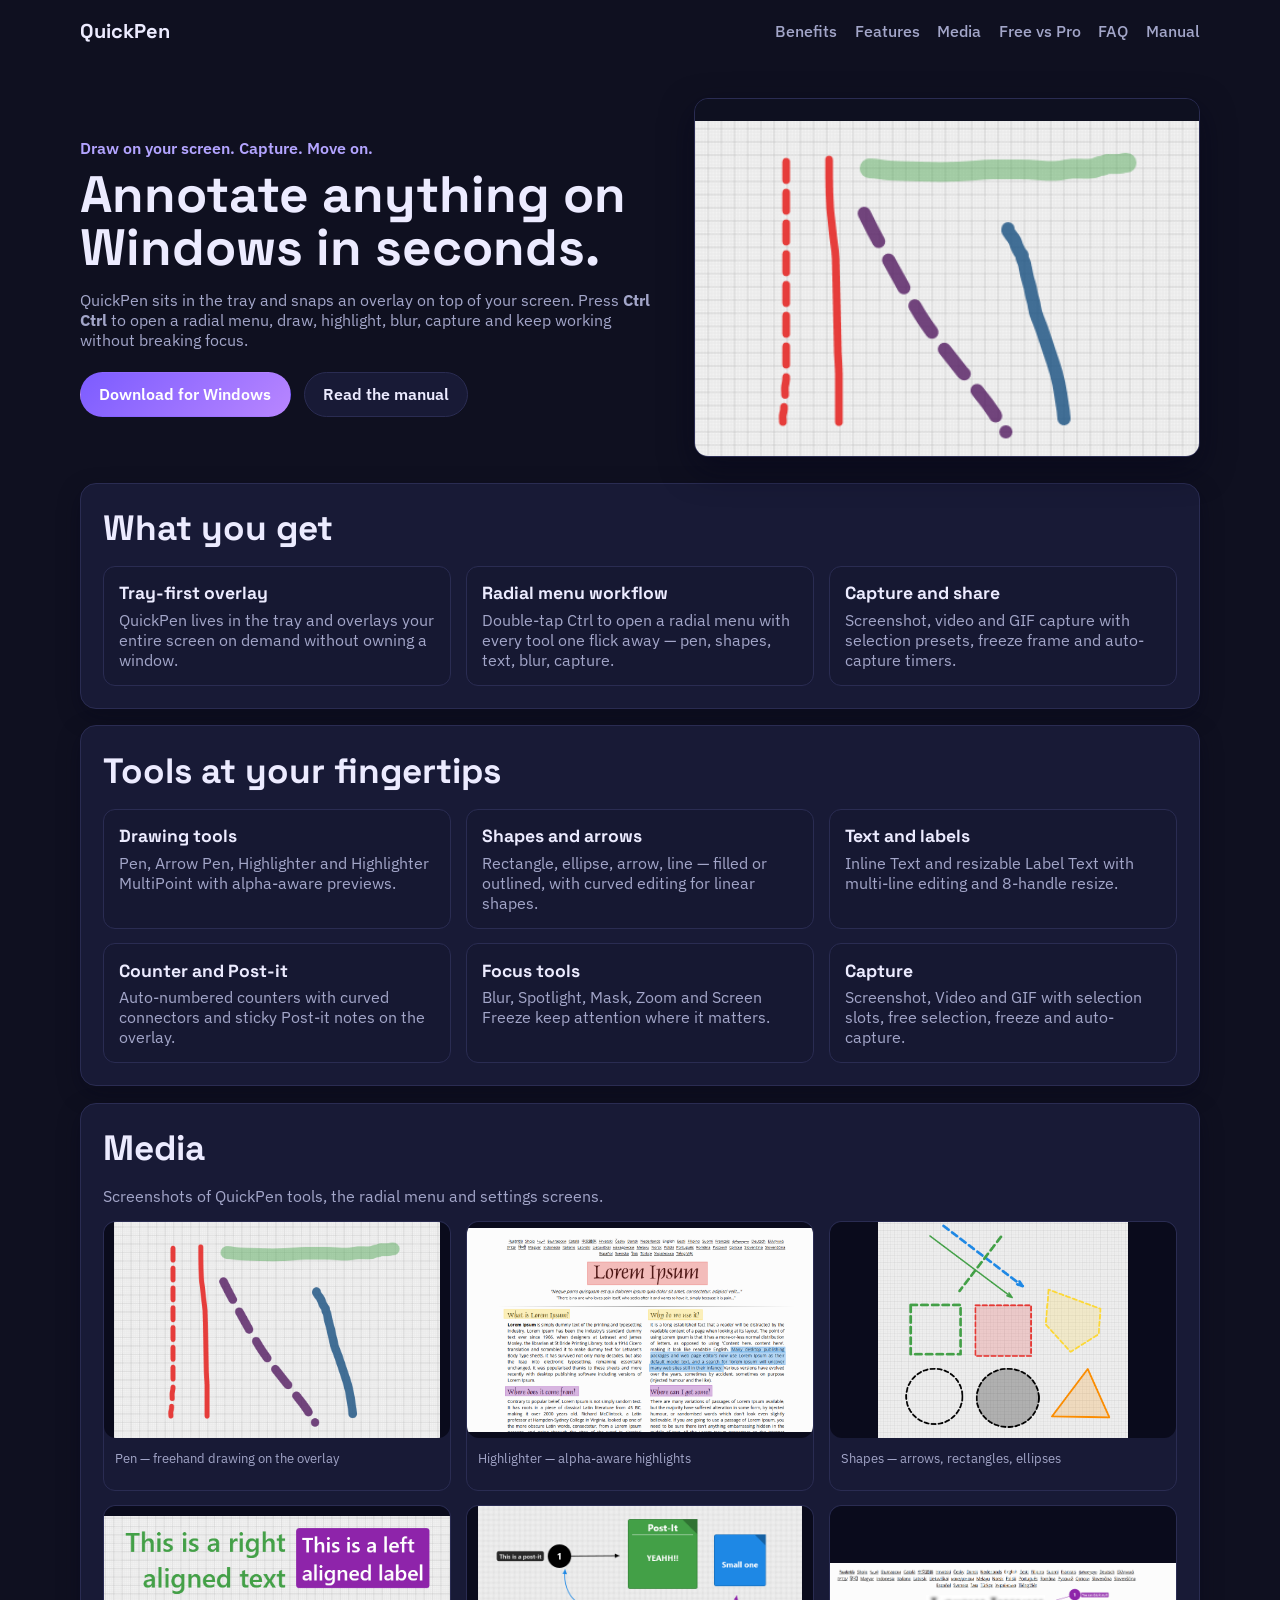
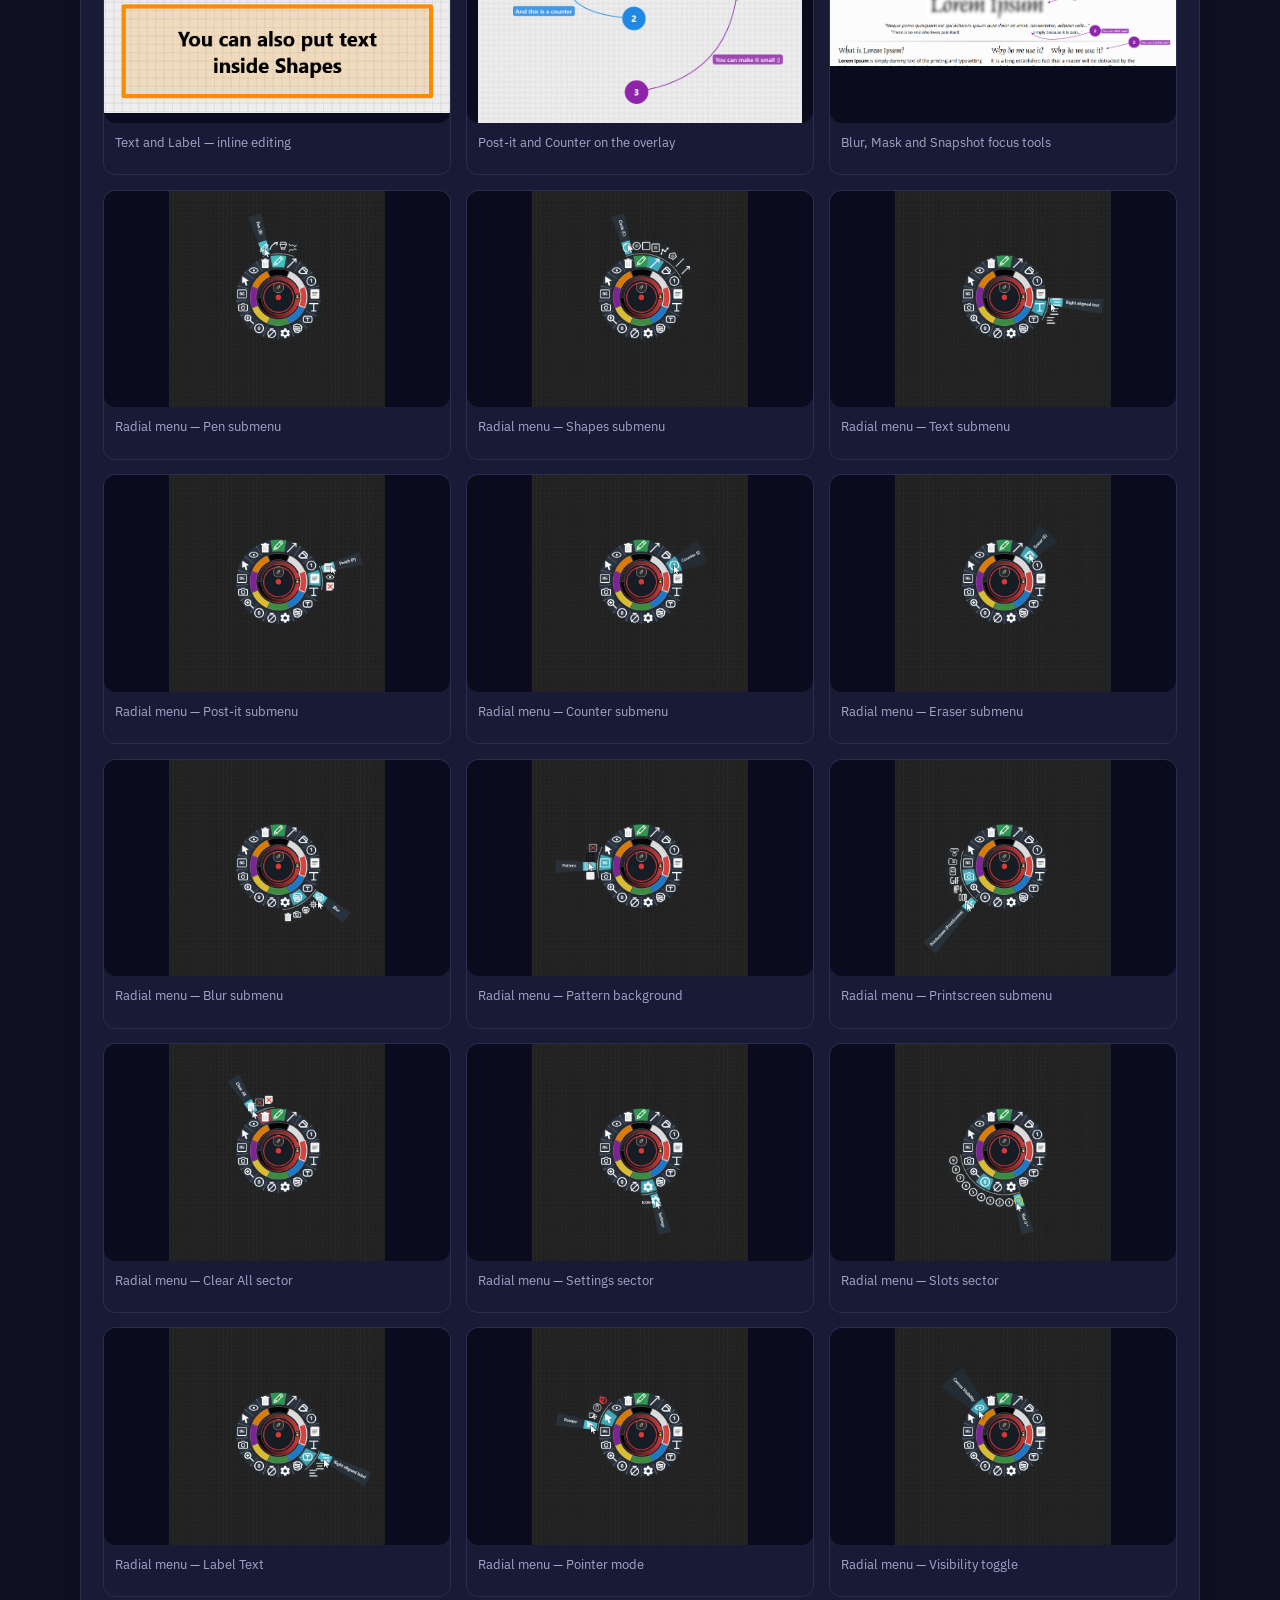
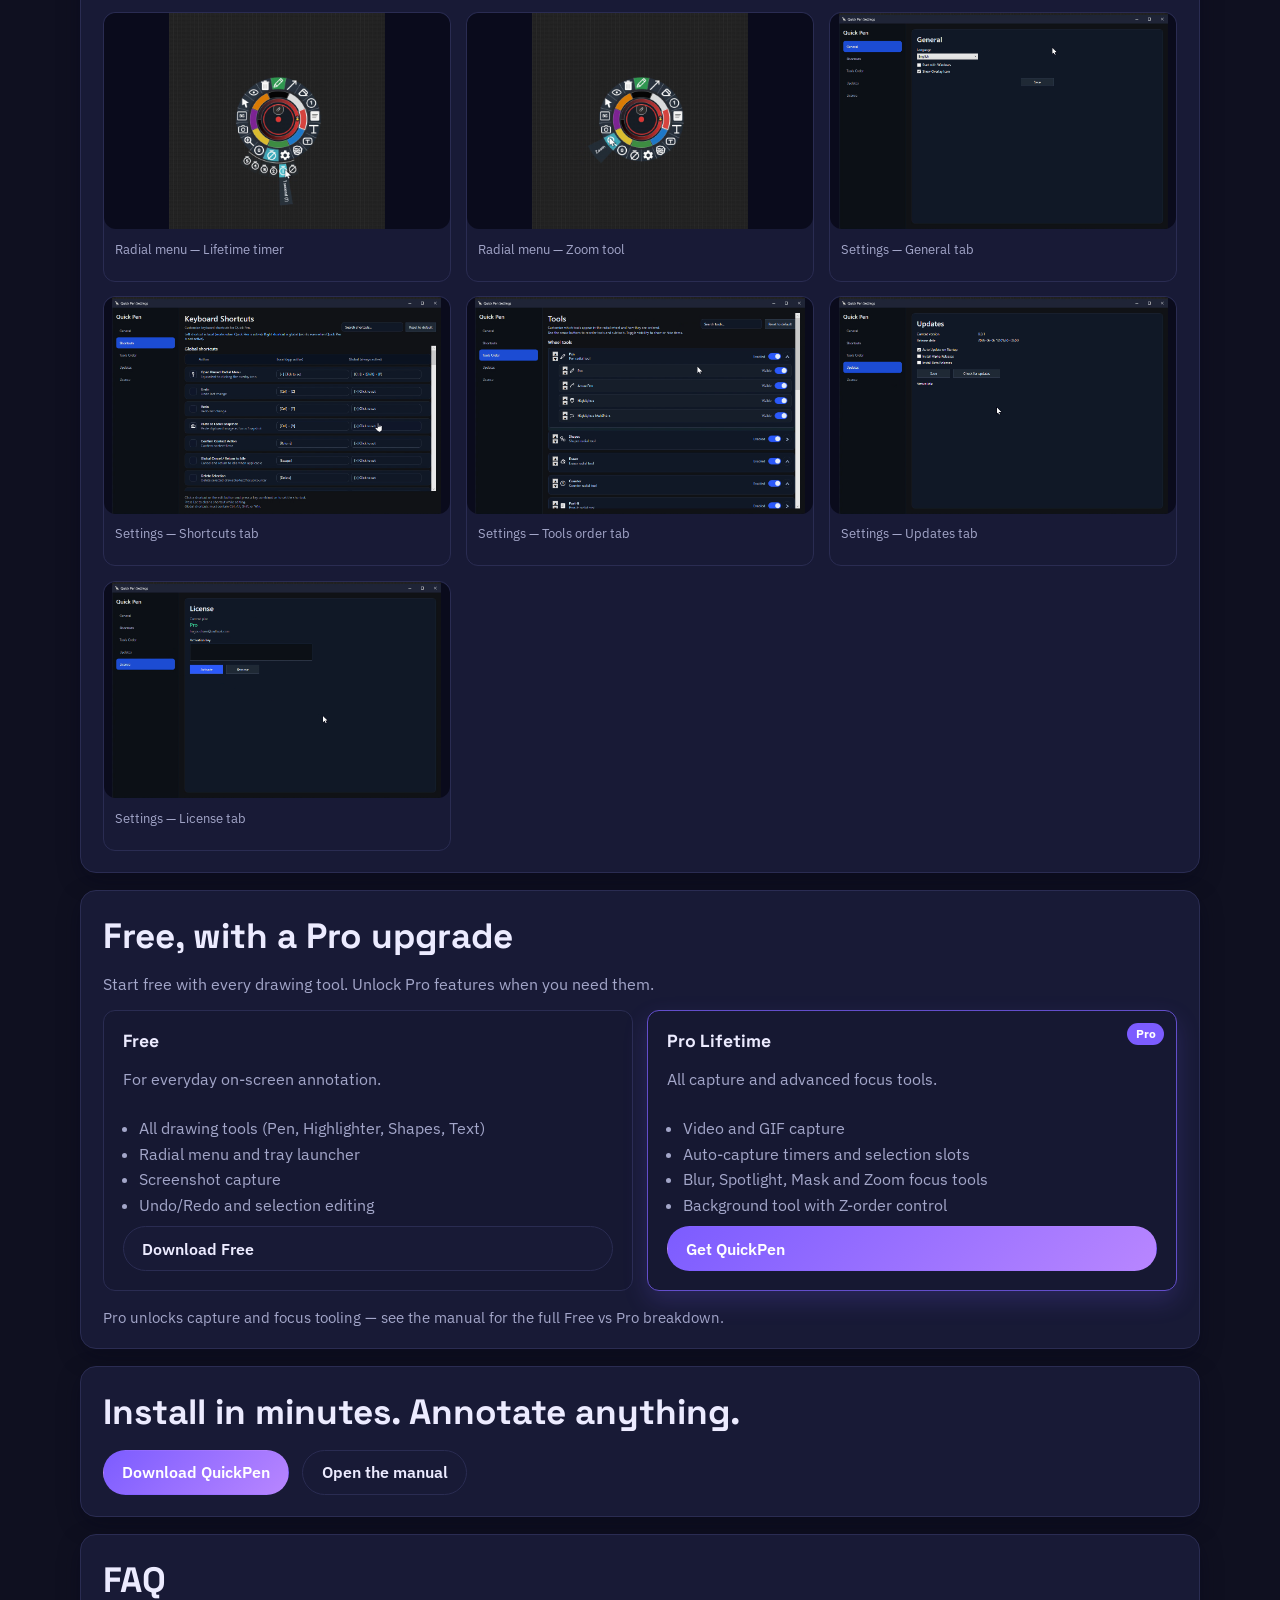
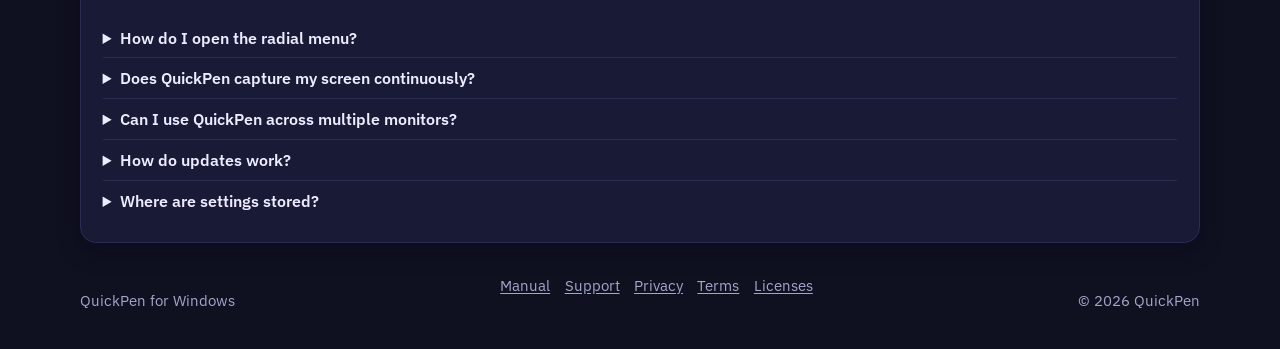
==== index.html @ 47141f59 "Add gh-pages site and QuickPen manual Static GitHub Pages site adapted from the quick-focus-gh-page " ====
<!doctype html>
<html lang="en">
<head>
  <meta charset="UTF-8">
  <meta name="viewport" content="width=device-width, initial-scale=1.0">
  <title>QuickPen | On-screen drawing and annotation for Windows</title>
  <meta name="description" content="QuickPen is a lightweight Windows overlay app for drawing, highlighting, annotating, and capturing the screen with a radial menu and tray-first workflow.">
  <link rel="preconnect" href="https://fonts.googleapis.com">
  <link rel="preconnect" href="https://fonts.gstatic.com" crossorigin>
  <link href="https://fonts.googleapis.com/css2?family=Space+Grotesk:wght@500;700&family=IBM+Plex+Sans:wght@400;500;600&display=swap" rel="stylesheet">
  <link rel="icon" type="image/svg+xml" href="assets/favicon/favicon.svg">
  <link rel="stylesheet" href="assets/styles/main.css">
</head>
<body>
  <header class="topbar container">
    <a class="brand" href="#top">QuickPen</a>
    <div class="topbar-right">
      <nav>
        <a href="#benefits">Benefits</a>
        <a href="#features">Features</a>
        <a href="#media">Media</a>
        <a href="#plans">Free vs Pro</a>
        <a href="#faq">FAQ</a>
        <a href="manual.html">Manual</a>
      </nav>
    </div>
  </header>

  <main id="top">
    <section class="hero container">
      <div class="hero-copy">
        <p class="eyebrow">Draw on your screen. Capture. Move on.</p>
        <h1>Annotate anything on Windows in seconds.</h1>
        <p class="sub">QuickPen sits in the tray and snaps an overlay on top of your screen. Press <strong>Ctrl Ctrl</strong> to open a radial menu, draw, highlight, blur, capture and keep working without breaking focus.</p>
        <div class="cta-row">
          <a class="btn btn-primary" href="https://github.com/hugouchoasborges/quick-pen-releases/releases/latest/download/QuickPen-Setup.exe" data-latest-download>Download for Windows</a>
          <a class="btn btn-secondary" href="manual.html">Read the manual</a>
        </div>
      </div>
      <div class="hero-visual">
        <div class="window-window">
          <div class="window-bar"></div>
          <img src="assets/images/tool_pen.png" alt="QuickPen pen tool drawing on a desktop overlay">
        </div>
      </div>
    </section>

    <section id="benefits" class="benefits container">
      <h2>What you get</h2>
      <div class="grid-3">
        <article>
          <h3>Tray-first overlay</h3>
          <p>QuickPen lives in the tray and overlays your entire screen on demand without owning a window.</p>
        </article>
        <article>
          <h3>Radial menu workflow</h3>
          <p>Double-tap Ctrl to open a radial menu with every tool one flick away — pen, shapes, text, blur, capture.</p>
        </article>
        <article>
          <h3>Capture and share</h3>
          <p>Screenshot, video and GIF capture with selection presets, freeze frame and auto-capture timers.</p>
        </article>
      </div>
    </section>

    <section id="features" class="features container">
      <h2>Tools at your fingertips</h2>
      <div class="grid-3">
        <article>
          <h3>Drawing tools</h3>
          <p>Pen, Arrow Pen, Highlighter and Highlighter MultiPoint with alpha-aware previews.</p>
        </article>
        <article>
          <h3>Shapes and arrows</h3>
          <p>Rectangle, ellipse, arrow, line — filled or outlined, with curved editing for linear shapes.</p>
        </article>
        <article>
          <h3>Text and labels</h3>
          <p>Inline Text and resizable Label Text with multi-line editing and 8-handle resize.</p>
        </article>
        <article>
          <h3>Counter and Post-it</h3>
          <p>Auto-numbered counters with curved connectors and sticky Post-it notes on the overlay.</p>
        </article>
        <article>
          <h3>Focus tools</h3>
          <p>Blur, Spotlight, Mask, Zoom and Screen Freeze keep attention where it matters.</p>
        </article>
        <article>
          <h3>Capture</h3>
          <p>Screenshot, Video and GIF with selection slots, free selection, freeze and auto-capture.</p>
        </article>
      </div>
    </section>

    <section id="media" class="media container">
      <h2>Media</h2>
      <p>Screenshots of QuickPen tools, the radial menu and settings screens.</p>
      <div class="media-gallery-grid" data-media-grid></div>
      <div class="media-lightbox" data-media-lightbox hidden>
        <button class="media-lightbox-close" data-media-close type="button">Close</button>
        <button class="media-lightbox-nav media-lightbox-prev" data-media-prev type="button">Prev</button>
        <div class="media-lightbox-content" data-media-viewer></div>
        <button class="media-lightbox-nav media-lightbox-next" data-media-next type="button">Next</button>
      </div>
    </section>

    <section id="plans" class="plans container">
      <h2>Free, with a Pro upgrade</h2>
      <p class="plans-sub">Start free with every drawing tool. Unlock Pro features when you need them.</p>
      <div class="pricing-grid">
        <article class="pricing-card">
          <h3>Free</h3>
          <p class="pricing-desc">For everyday on-screen annotation.</p>
          <ul class="pricing-list">
            <li>All drawing tools (Pen, Highlighter, Shapes, Text)</li>
            <li>Radial menu and tray launcher</li>
            <li>Screenshot capture</li>
            <li>Undo/Redo and selection editing</li>
          </ul>
          <a class="btn btn-secondary" href="https://github.com/hugouchoasborges/quick-pen-releases/releases/latest/download/QuickPen-Setup.exe" data-latest-download>Download Free</a>
        </article>
        <article class="pricing-card pricing-card-featured">
          <span class="plan-badge">Pro</span>
          <h3>Pro Lifetime</h3>
          <p class="pricing-desc">All capture and advanced focus tools.</p>
          <ul class="pricing-list">
            <li>Video and GIF capture</li>
            <li>Auto-capture timers and selection slots</li>
            <li>Blur, Spotlight, Mask and Zoom focus tools</li>
            <li>Background tool with Z-order control</li>
          </ul>
          <a class="btn btn-primary" href="https://github.com/hugouchoasborges/quick-pen-releases/releases/latest/download/QuickPen-Setup.exe" data-latest-download>Get QuickPen</a>
        </article>
      </div>
      <p class="plans-note">Pro unlocks capture and focus tooling — see the manual for the full Free vs Pro breakdown.</p>
    </section>

    <section class="cta container">
      <h2>Install in minutes. Annotate anything.</h2>
      <div class="cta-row">
        <a class="btn btn-primary" href="https://github.com/hugouchoasborges/quick-pen-releases/releases/latest/download/QuickPen-Setup.exe" data-latest-download>Download QuickPen</a>
        <a class="btn btn-secondary" href="manual.html">Open the manual</a>
      </div>
    </section>

    <section id="faq" class="faq container">
      <h2>FAQ</h2>
      <details><summary>How do I open the radial menu?</summary><p>Press <code>Ctrl</code> twice — on the second press, hold for a brief moment. The radial menu opens at the cursor with every tool reachable in one flick.</p></details>
      <details><summary>Does QuickPen capture my screen continuously?</summary><p>No. Capture only happens when you explicitly start a screenshot, video or GIF session. QuickPen does not collect data in the background.</p></details>
      <details><summary>Can I use QuickPen across multiple monitors?</summary><p>Yes. The overlay, side launcher and capture selection are monitor-aware, with per-monitor position memory and DPI-aware sizing.</p></details>
      <details><summary>How do updates work?</summary><p>QuickPen checks the release manifest from <code>quick-pen-releases</code> and offers to download and install the latest version.</p></details>
      <details><summary>Where are settings stored?</summary><p>User preferences are stored locally per Windows user. Nothing is uploaded.</p></details>
    </section>
  </main>

  <footer class="container footer">
    <p>QuickPen for Windows</p>
    <nav class="footer-links" aria-label="Institutional links">
      <a href="manual.html">Manual</a>
      <a href="support.html">Support</a>
      <a href="privacy.html">Privacy</a>
      <a href="terms.html">Terms</a>
      <a href="third-party.html">Licenses</a>
    </nav>
    <p>&copy; <span id="year"></span> QuickPen</p>
  </footer>

  <script src="assets/scripts/main.js"></script>
</body>
</html>
---- assets/styles/main.css ----
:root {
  --bg: #0f1020;
  --panel: #181a36;
  --card: #181a36;
  --text: #ecebff;
  --muted: #a3a6c9;
  --brand: #7c5cff;
  --brand-dark: #b3a4ff;
  --line: #2a2c52;
  --border: #2a2c52;
  --shadow: 0 12px 32px rgba(5, 5, 25, 0.55);
  --bg-grad-1: #2a1670;
  --bg-grad-2: #19143f;
}

* { box-sizing: border-box; }

body {
  margin: 0;
  font-family: "IBM Plex Sans", "Segoe UI", sans-serif;
  color: var(--text);
  background:
    radial-gradient(1200px 400px at 90% -10%, var(--bg-grad-1) 0%, transparent 60%),
    radial-gradient(1000px 500px at 10% -15%, var(--bg-grad-2) 0%, transparent 50%),
    var(--bg);
  min-height: 100vh;
}

.container {
  width: min(1120px, 92vw);
  margin: 0 auto;
}

.topbar {
  display: flex;
  justify-content: space-between;
  align-items: center;
  gap: 1rem;
  padding: 1.1rem 0;
}

.topbar-right {
  display: flex;
  align-items: center;
  gap: .9rem;
}

.brand, .topbar a {
  text-decoration: none;
  color: var(--text);
}

.brand {
  font-family: "Space Grotesk", sans-serif;
  font-size: 1.25rem;
  font-weight: 700;
}

.topbar nav { display: flex; gap: 1.1rem; }
.topbar nav a { color: var(--muted); font-weight: 500; }
.topbar nav a:hover { color: var(--text); }

.hero {
  display: grid;
  grid-template-columns: 1.15fr 1fr;
  gap: 2rem;
  align-items: center;
  padding: 2.3rem 0 1.6rem;
}

.eyebrow {
  color: var(--brand-dark);
  font-weight: 600;
  margin: 0 0 .6rem;
}

h1, h2, h3 {
  margin: 0;
  font-family: "Space Grotesk", sans-serif;
}

h1 { font-size: clamp(2rem, 4vw, 3.2rem); line-height: 1.05; }
h2 { font-size: clamp(1.5rem, 2.8vw, 2.2rem); margin-bottom: 1rem; }
h3 { font-size: 1.1rem; margin-bottom: .35rem; }

.sub { margin: .95rem 0 1.35rem; color: var(--muted); max-width: 62ch; }

.cta-row { display: flex; gap: .8rem; flex-wrap: wrap; }

.btn {
  display: inline-block;
  border-radius: 999px;
  padding: .72rem 1.15rem;
  font-weight: 600;
  text-decoration: none;
  border: 1px solid transparent;
}

.btn-primary {
  background: linear-gradient(135deg, var(--brand), #b886ff);
  color: #fff;
}

.btn-primary:hover { filter: brightness(1.06); }

.btn-secondary {
  background: var(--panel);
  border-color: var(--line);
  color: var(--text);
}

.btn-secondary:hover { border-color: var(--brand); }

.window-window {
  background: var(--panel);
  border: 1px solid var(--line);
  border-radius: 14px;
  box-shadow: var(--shadow);
  overflow: hidden;
}

.window-bar {
  background: color-mix(in srgb, var(--panel) 60%, #000);
  height: 22px;
}

.hero-visual img {
  width: 100%;
  display: block;
}

.benefits, .plans, .media, .cta, .faq, .features {
  background: var(--panel);
  border: 1px solid var(--line);
  border-radius: 16px;
  padding: 1.35rem;
  margin-bottom: 1.05rem;
  box-shadow: 0 8px 22px rgba(5, 5, 25, 0.35);
}

.grid-3 {
  display: grid;
  grid-template-columns: repeat(3, minmax(0, 1fr));
  gap: .9rem;
}

.benefits article, .features article {
  border: 1px solid var(--line);
  border-radius: 12px;
  padding: .95rem;
  background: color-mix(in srgb, var(--panel) 92%, #000);
}

.benefits p, .faq p, .media p, .features p { margin: 0; color: var(--muted); }

.media p { margin-bottom: .9rem; }

.plans-sub { margin: 0 0 1rem; color: var(--muted); }

.pricing-grid {
  display: grid;
  grid-template-columns: repeat(2, minmax(0, 1fr));
  gap: .85rem;
}

.pricing-card {
  position: relative;
  border: 1px solid var(--line);
  border-radius: 12px;
  padding: 1.2rem;
  background: color-mix(in srgb, var(--panel) 92%, #000);
  display: flex;
  flex-direction: column;
  gap: .7rem;
}

.pricing-card-featured {
  border-color: color-mix(in srgb, var(--brand) 70%, var(--line));
  box-shadow: 0 10px 24px rgba(124, 92, 255, 0.18);
}

.plan-badge {
  position: absolute;
  top: .75rem;
  right: .75rem;
  font-size: .73rem;
  font-weight: 700;
  background: var(--brand);
  color: #fff;
  border-radius: 999px;
  padding: .22rem .55rem;
}

.pricing-desc { margin: 0; color: var(--muted); min-height: 2.4em; }
.pricing-price { margin: 0; font-family: "Space Grotesk", sans-serif; font-size: 1.6rem; }

.pricing-list {
  margin: 0;
  padding-left: 1rem;
  display: grid;
  gap: .35rem;
  color: var(--muted);
}

.pricing-card .btn { margin-top: auto; }

.plans-note {
  margin: .95rem 0 0;
  color: var(--muted);
  font-size: .95rem;
}

.media-gallery-grid {
  display: grid;
  grid-template-columns: repeat(3, minmax(0, 1fr));
  gap: .9rem;
}

.media-frame {
  border: 1px solid var(--line);
  border-radius: 12px;
  background: var(--panel);
  padding: 0;
}

.media-card-btn {
  width: 100%;
  cursor: pointer;
  overflow: hidden;
  background: transparent;
  border: 0;
  padding: 0;
}

.media-thumb {
  display: block;
  width: 100%;
  aspect-ratio: 16 / 10;
  object-fit: contain;
  background: #0a0b1c;
  border: 0;
  border-radius: 12px;
}

.media-caption {
  font-size: .82rem;
  color: var(--muted);
  padding: .45rem .7rem .55rem;
  text-align: left;
}

.media-lightbox {
  position: fixed;
  inset: 0;
  z-index: 1000;
  background: color-mix(in srgb, #000 82%, transparent);
  display: grid;
  grid-template-columns: auto 1fr auto;
  align-items: center;
  gap: .7rem;
  padding: 1.4rem;
}

.media-lightbox[hidden] { display: none !important; }

.media-lightbox-content { display: grid; place-items: center; }

.media-lightbox-media {
  max-width: min(92vw, 1280px);
  max-height: 82vh;
  border-radius: 12px;
  border: 1px solid var(--line);
  background: #000;
}

.media-lightbox-close,
.media-lightbox-nav {
  border: 1px solid var(--line);
  border-radius: 10px;
  background: var(--panel);
  color: var(--text);
  font: inherit;
  cursor: pointer;
}

.media-lightbox-close { position: fixed; top: 1rem; right: 1rem; padding: .5rem .7rem; }
.media-lightbox-nav { padding: .65rem .8rem; }

body.media-lightbox-open { overflow: hidden; }

table {
  width: 100%;
  border-collapse: collapse;
  font-size: .97rem;
}

th, td {
  text-align: left;
  border-bottom: 1px solid var(--line);
  padding: .6rem .45rem;
}

th { font-family: "Space Grotesk", sans-serif; }

.cta h2 { margin-bottom: 1rem; }

details {
  border-top: 1px solid var(--line);
  padding: .62rem 0;
}

details:first-of-type { border-top: 0; }
summary { cursor: pointer; font-weight: 600; }

.footer {
  padding: 1rem 0 1.5rem;
  display: flex;
  justify-content: space-between;
  color: var(--muted);
  font-size: .92rem;
}

.footer-links { display: flex; gap: .9rem; flex-wrap: wrap; }
.footer-links a { color: var(--muted); text-underline-offset: 2px; }

.legal-page { padding-top: 2.2rem; padding-bottom: 2.2rem; }
.legal-page h1 { margin-bottom: .4rem; }
.legal-page .muted { color: var(--muted); }
.legal-page h2 { margin-top: 1.8rem; margin-bottom: .55rem; }

.support-list { margin: .45rem 0 0; padding-left: 1.2rem; display: grid; gap: .45rem; }
.support-list li { color: var(--muted); }
.support-list a { margin-left: .4rem; color: var(--brand-dark); }

@media (max-width: 900px) {
  .hero { grid-template-columns: 1fr; }
  .grid-3 { grid-template-columns: 1fr 1fr; }
  .media-gallery-grid { grid-template-columns: 1fr 1fr; }
  .pricing-grid { grid-template-columns: 1fr; }
}

@media (max-width: 640px) {
  .topbar { flex-direction: column; align-items: flex-start; }
  .topbar-right { width: 100%; flex-direction: column; align-items: flex-start; }
  .topbar nav { flex-wrap: wrap; }
  .grid-3 { grid-template-columns: 1fr; }
  .media-gallery-grid { grid-template-columns: 1fr; }
  .media-lightbox { grid-template-columns: 1fr; }
  .media-lightbox-prev,
  .media-lightbox-next { display: none; }
  .footer { flex-direction: column; gap: .35rem; }
}
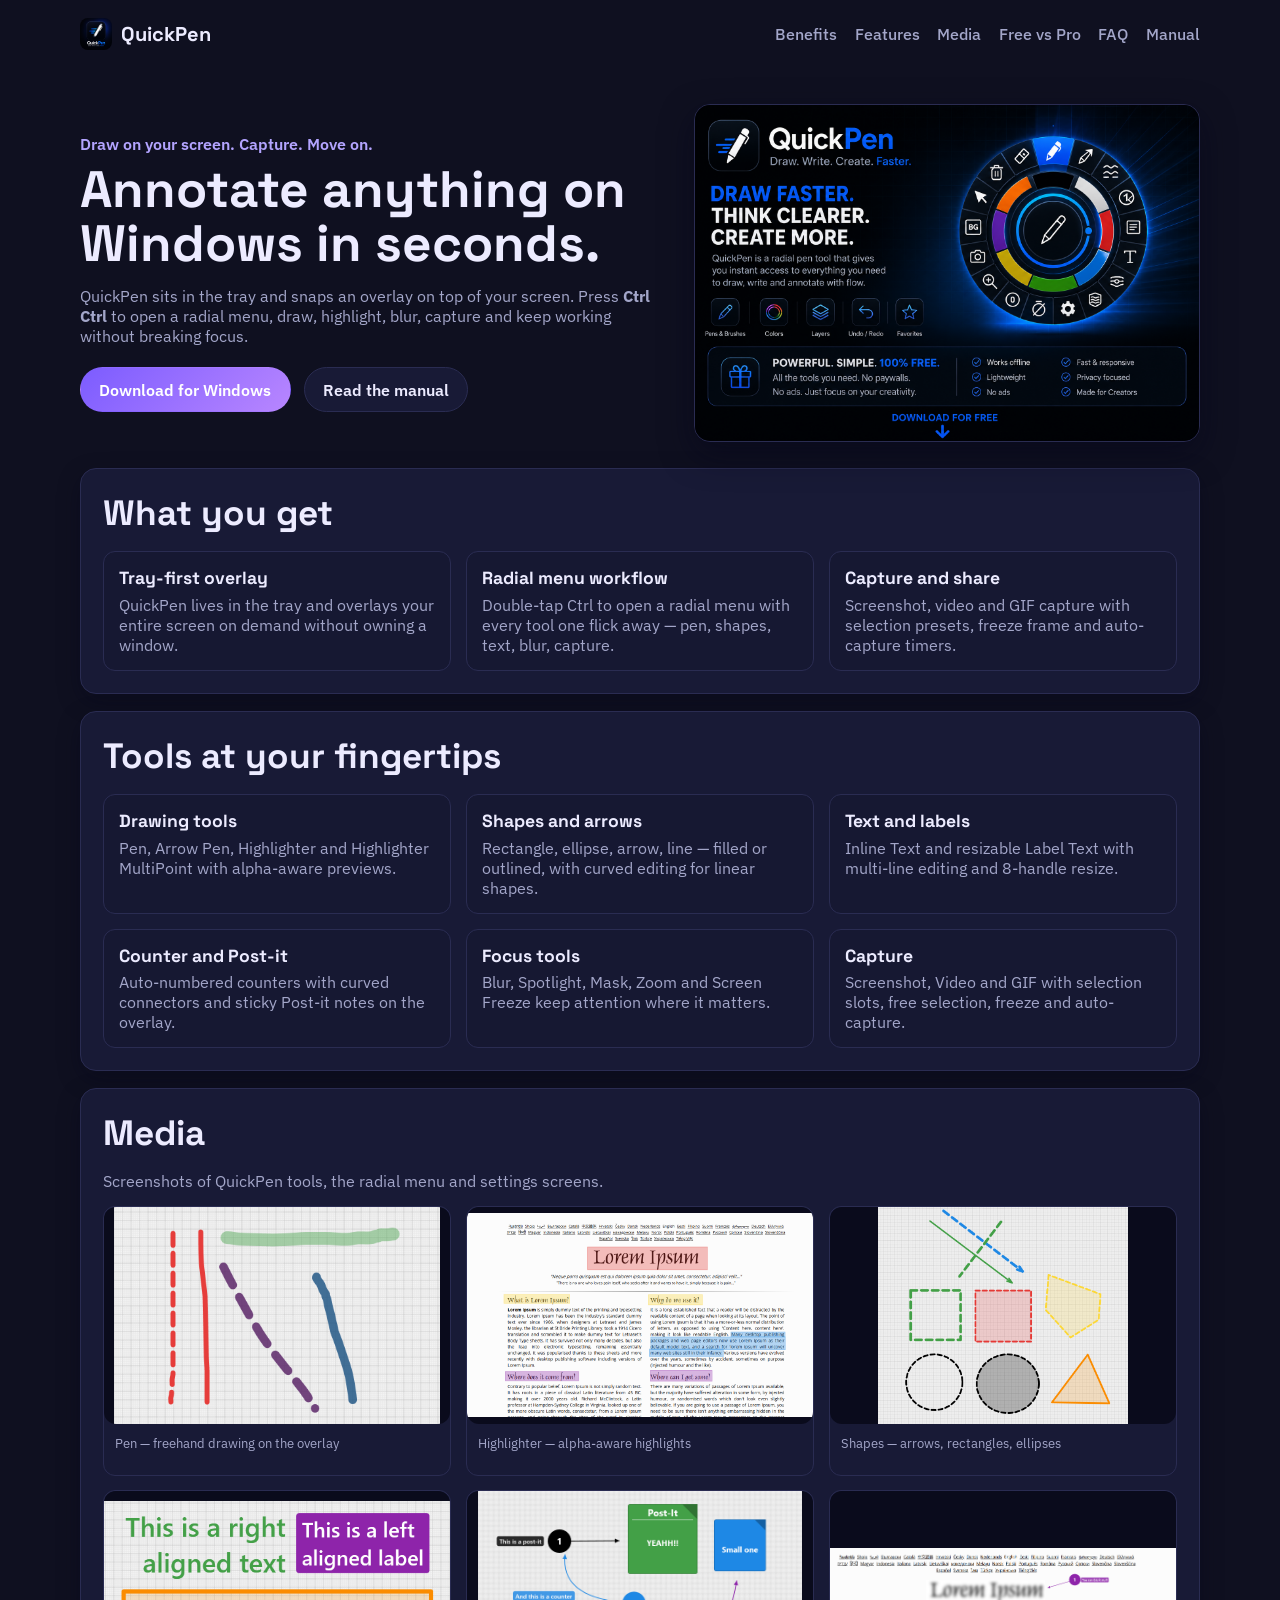
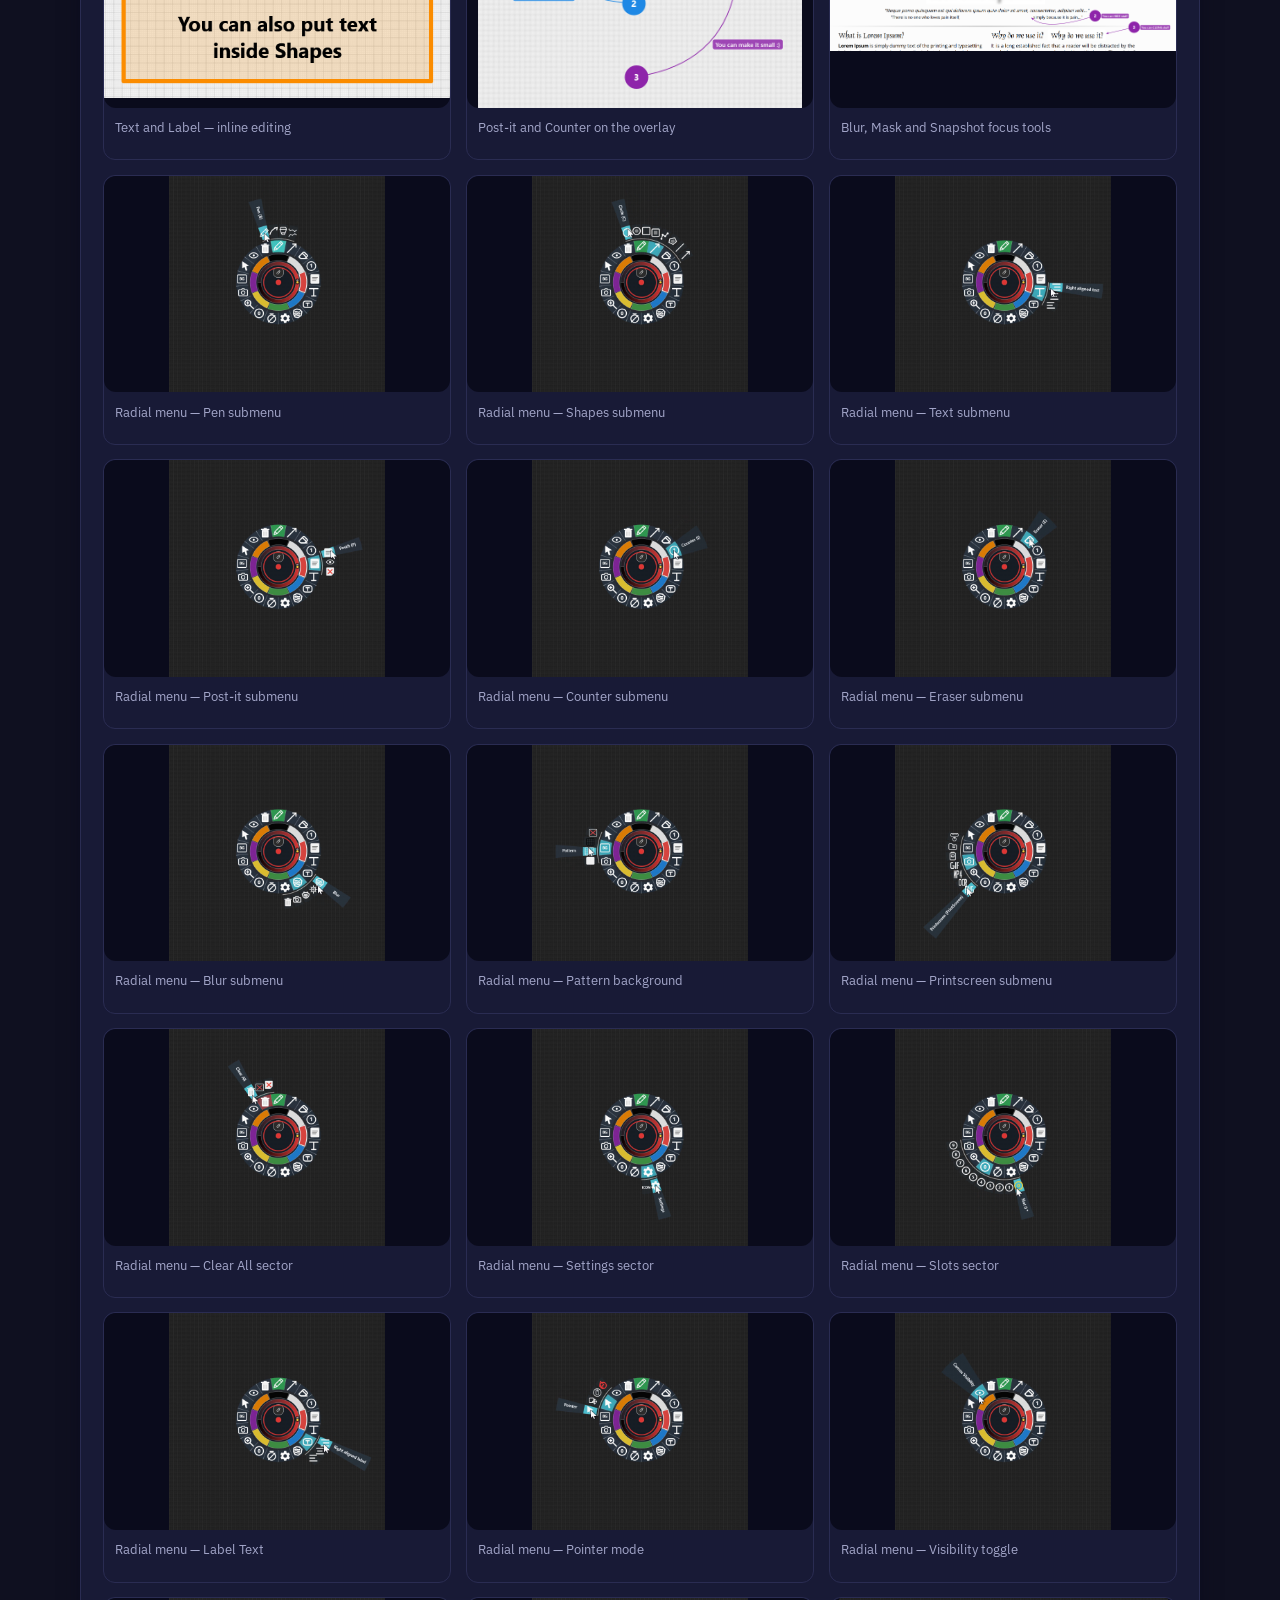
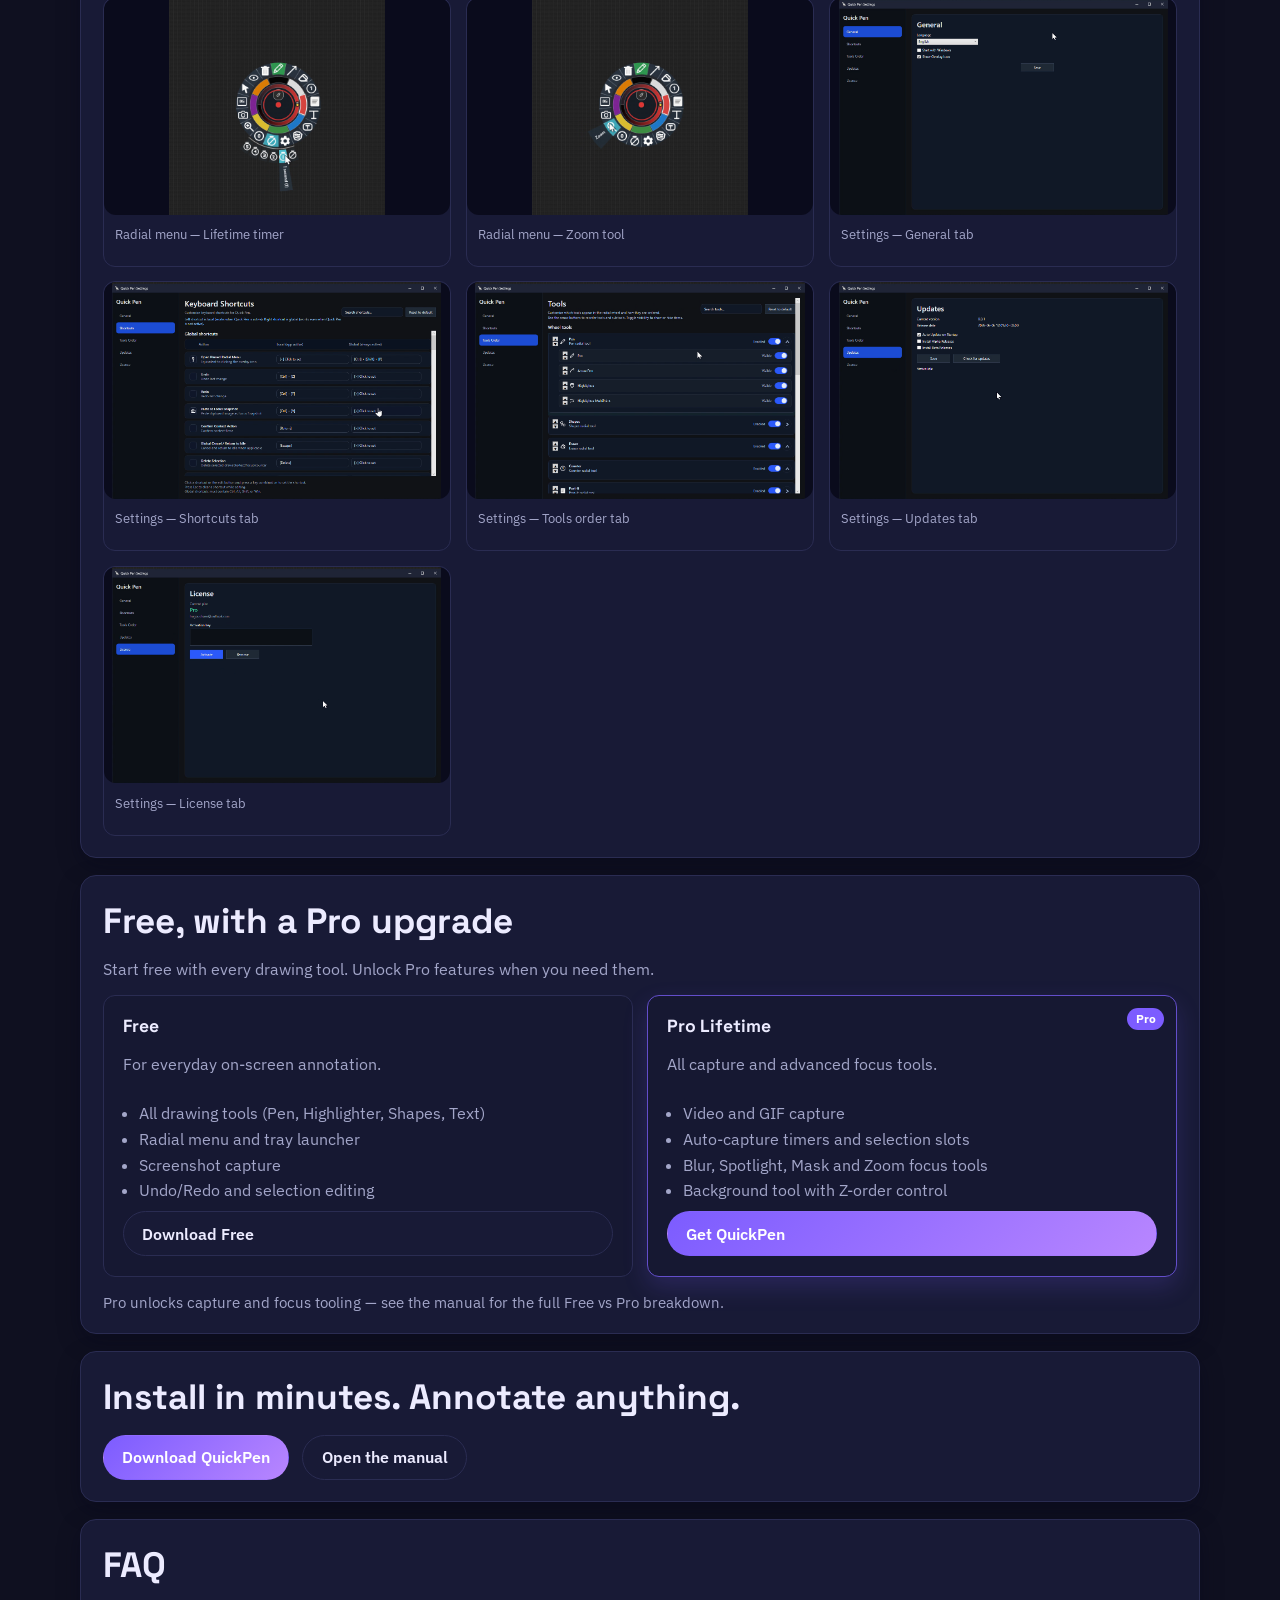
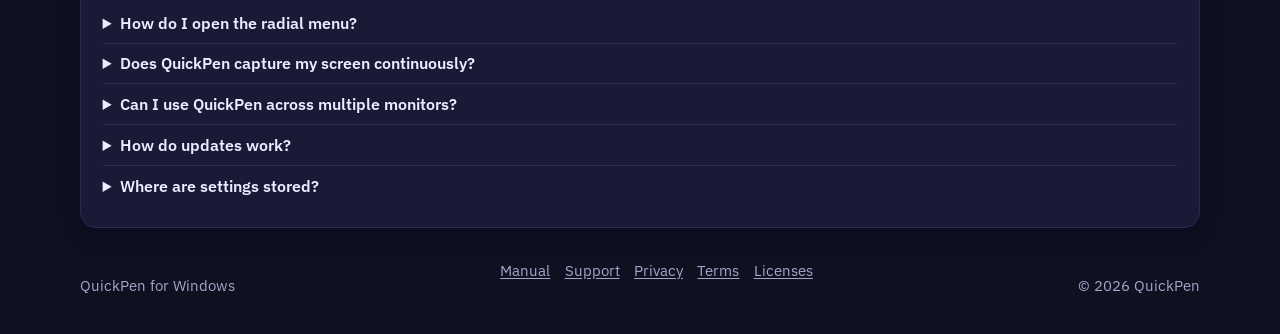
==== commit de78b74f: "Use main_banner as hero image and main_icon as brand logo Co-Authored-By: Claude Opus 4.7 <noreply@a" ====
--- a/index.html
+++ b/index.html
@@ -13,7 +13,10 @@
 </head>
 <body>
   <header class="topbar container">
-    <a class="brand" href="#top">QuickPen</a>
+    <a class="brand" href="#top">
+      <img class="brand-icon" src="assets/images/main_icon.png" alt="">
+      <span>QuickPen</span>
+    </a>
     <div class="topbar-right">
       <nav>
         <a href="#benefits">Benefits</a>
@@ -38,10 +41,7 @@
         </div>
       </div>
       <div class="hero-visual">
-        <div class="window-window">
-          <div class="window-bar"></div>
-          <img src="assets/images/tool_pen.png" alt="QuickPen pen tool drawing on a desktop overlay">
-        </div>
+        <img class="hero-banner" src="assets/images/main_banner.png" alt="QuickPen drawing and capture overlay on a Windows desktop">
       </div>
     </section>
 
@@ -130,7 +130,7 @@
             <li>Blur, Spotlight, Mask and Zoom focus tools</li>
             <li>Background tool with Z-order control</li>
           </ul>
-          <a class="btn btn-primary" href="https://github.com/hugouchoasborges/quick-pen-releases/releases/latest/download/QuickPen-Setup.exe" data-latest-download>Get QuickPen</a>
+          <a class="btn btn-primary" href="https://quicklabs.gumroad.com/l/quick-pen-pro" target="_blank" rel="noreferrer">Get QuickPen</a>
         </article>
       </div>
       <p class="plans-note">Pro unlocks capture and focus tooling — see the manual for the full Free vs Pro breakdown.</p>
--- a/assets/styles/main.css
+++ b/assets/styles/main.css
@@ -54,6 +54,25 @@
   font-family: "Space Grotesk", sans-serif;
   font-size: 1.25rem;
   font-weight: 700;
+  display: inline-flex;
+  align-items: center;
+  gap: .55rem;
+}
+
+.brand-icon {
+  width: 32px;
+  height: 32px;
+  display: block;
+  border-radius: 8px;
+}
+
+.hero-banner {
+  width: 100%;
+  display: block;
+  border-radius: 16px;
+  border: 1px solid var(--line);
+  box-shadow: var(--shadow);
+  background: var(--panel);
 }
 
 .topbar nav { display: flex; gap: 1.1rem; }
